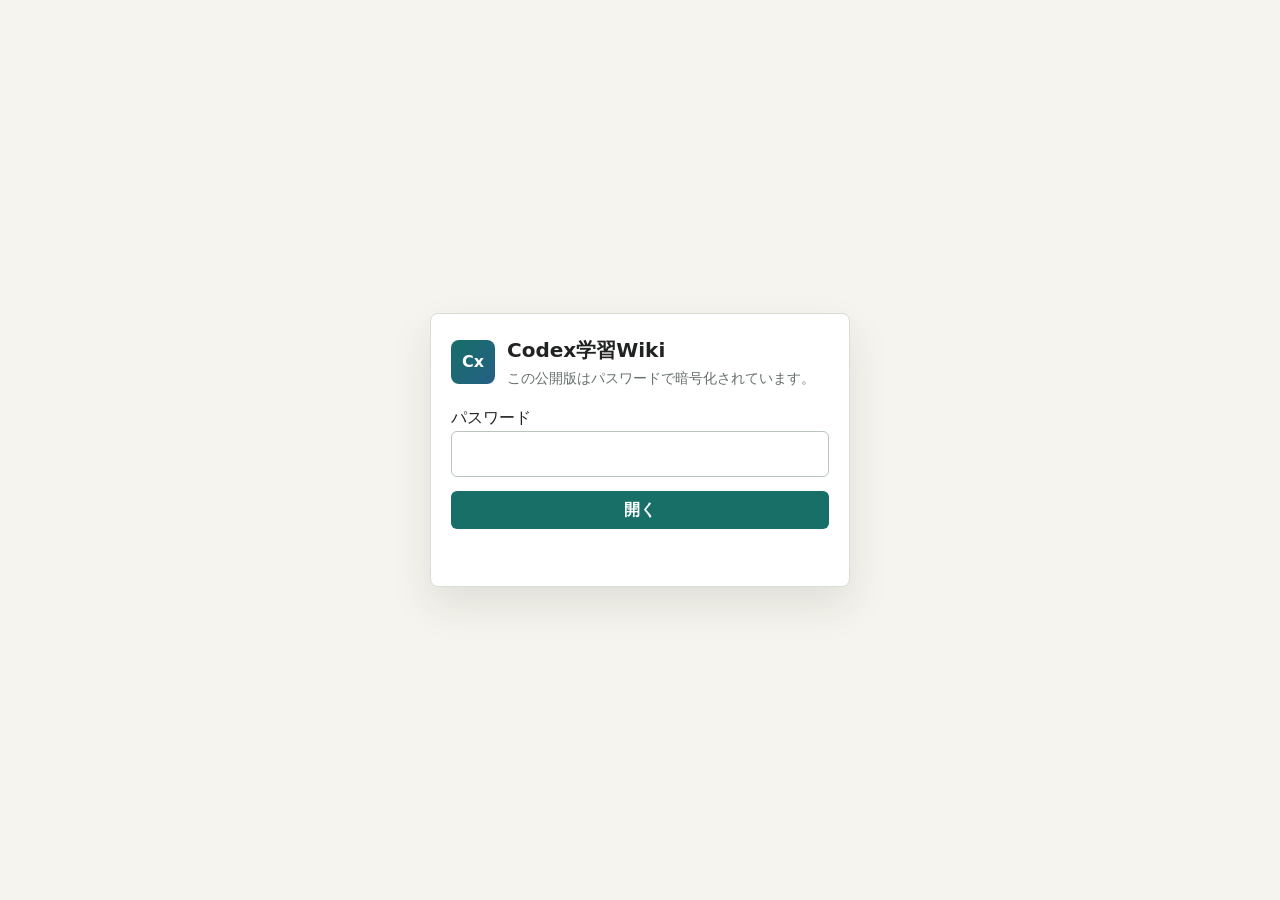
==== private_index.html @ 5fb57c43 "Initial commit" ====
<!doctype html>
<html lang="ja">
  <head>
    <meta charset="utf-8" />
    <meta name="viewport" content="width=device-width, initial-scale=1" />
    <title>Codex学習Wiki</title>
    <link rel="stylesheet" href="styles.css" />
    <style>
      .shell.is-locked {
        display: none;
      }

      .lock-screen {
        min-height: 100vh;
        display: grid;
        place-items: center;
        padding: 20px;
        background: var(--bg);
      }

      .lock-card {
        width: min(420px, 100%);
        background: #fff;
        border: 1px solid var(--line);
        border-radius: var(--radius);
        box-shadow: var(--shadow);
        padding: 20px;
        display: grid;
        gap: 14px;
      }

      .lock-card h1 {
        font-size: 1.25rem;
      }

      .lock-error {
        color: var(--red);
        font-weight: 800;
        min-height: 1.4em;
      }
    </style>
  </head>
  <body>
    <section class="lock-screen" id="lockScreen">
      <form class="lock-card" id="unlockForm">
        <div class="brand">
          <div class="brand-mark" aria-hidden="true">Cx</div>
          <div>
            <h1>Codex学習Wiki</h1>
            <p class="muted small">この公開版はパスワードで暗号化されています。</p>
          </div>
        </div>
        <label class="field">
          <span>パスワード</span>
          <input id="unlockPassword" type="password" autocomplete="current-password" />
        </label>
        <button class="primary-button" type="submit">開く</button>
        <p class="lock-error" id="unlockError" role="alert"></p>
      </form>
    </section>

    <div class="shell is-locked" id="appShell">
      <header class="topbar">
        <div class="brand">
          <div class="brand-mark" aria-hidden="true">Cx</div>
          <div>
            <h1>Codex学習Wiki</h1>
            <p>APIなし。範囲選択からCodex生成依頼を作り、文書をつないで学ぶ。</p>
          </div>
        </div>

        <form class="topic-form" id="topicForm">
          <label class="sr-only" for="topicInput">題材</label>
          <input id="topicInput" type="text" value="CFD" autocomplete="off" />
          <button class="primary-button" type="submit">開く / 依頼</button>
        </form>
      </header>

      <main class="layout">
        <aside class="sidebar" aria-label="文書一覧">
          <section class="panel guide-panel">
            <div class="panel-heading">
              <h2>Codex生成</h2>
              <span class="status-pill ready">暗号化</span>
            </div>
            <p class="muted small">
              この公開版では文書データが暗号化されています。編集・文書追加はPC側の元ファイルで行い、再ビルドしてください。
            </p>
          </section>

          <section class="panel">
            <div class="panel-heading">
              <h2>文書</h2>
              <button class="icon-button" id="newButton" type="button" title="題材入力へ" aria-label="題材入力へ">＋</button>
            </div>
            <input id="searchInput" type="search" placeholder="文書を検索" />
            <div class="doc-list" id="docList"></div>
          </section>

          <section class="panel">
            <div class="panel-heading">
              <h2>概念リンク</h2>
              <span class="count" id="conceptCount">0</span>
            </div>
            <div class="concept-list" id="conceptList"></div>
          </section>
        </aside>

        <section class="reader" aria-label="本文">
          <div class="reader-toolbar">
            <div>
              <div class="breadcrumb" id="breadcrumb"></div>
              <h2 id="docTitle">文書を読み込み中</h2>
              <p id="docSummary"></p>
            </div>
            <div class="reader-actions">
              <button class="secondary-button" id="requestDocButton" type="button">この文書を深掘り</button>
              <button class="secondary-button" id="exportButton" type="button">書き出し</button>
            </div>
          </div>

          <div class="notice" id="notice" hidden></div>

          <section class="request-panel" id="requestPanel" hidden>
            <div class="request-callout" id="requestCallout" role="status" aria-live="polite">
              生成依頼を作成しました。このチャットで「生成して」と送るとCodexが文書を追加できます。
            </div>
            <div class="request-header">
              <div>
                <span class="eyebrow">Codex Request</span>
                <h3 id="requestTitle">生成依頼</h3>
                <p id="requestMeta"></p>
              </div>
              <button class="icon-button" id="closeRequestButton" type="button" title="閉じる" aria-label="閉じる">×</button>
            </div>
            <textarea id="requestPrompt" rows="8" readonly></textarea>
            <div class="button-row">
              <button class="primary-button" id="copyRequestButton" type="button">依頼文をコピー</button>
              <button class="secondary-button" id="copyHashButton" type="button">URL依頼をコピー</button>
            </div>
            <p class="copy-status" id="copyStatus" role="status" aria-live="polite"></p>
          </section>

          <article class="document" id="documentBody"></article>

          <section class="element-section" id="elementSection">
            <div class="section-heading">
              <h3>この解説を理解するための細かい要素</h3>
              <p>文書ありなら開きます。未生成の要素はCodex生成依頼を作ります。</p>
            </div>
            <div class="element-list" id="elementList"></div>
          </section>
        </section>

        <aside class="inspector" aria-label="文書情報">
          <section class="panel">
            <h2>現在の文書</h2>
            <dl class="meta-list">
              <div>
                <dt>文書ID</dt>
                <dd id="metaId">-</dd>
              </div>
              <div>
                <dt>親文書</dt>
                <dd id="metaParents">-</dd>
              </div>
              <div>
                <dt>子文書</dt>
                <dd id="metaChildren">-</dd>
              </div>
              <div>
                <dt>更新</dt>
                <dd id="metaUpdated">-</dd>
              </div>
            </dl>
          </section>

          <section class="panel">
            <h2>範囲選択</h2>
            <p class="muted small">
              公開版でも生成依頼は作れます。文書追加はPC側の `data.js` をCodexで更新してから、暗号化ビルドを作り直します。
            </p>
          </section>

          <section class="panel">
            <h2>保存方式</h2>
            <p class="muted small">
              公開版の文書データは暗号化されています。元の平文データはPC側の `data.js` にあります。
            </p>
          </section>
        </aside>
      </main>
    </div>

    <script src="encrypted-data.js"></script>
    <script src="private-loader.js"></script>
  </body>
</html>
---- styles.css ----
:root {
  color-scheme: light;
  --bg: #f6f4ee;
  --surface: #ffffff;
  --surface-soft: #fbfaf6;
  --ink: #202321;
  --muted: #66706a;
  --line: #d9ded5;
  --line-strong: #b9c5ba;
  --accent: #176f68;
  --accent-dark: #0d514c;
  --blue: #255f85;
  --amber: #9b6717;
  --red: #a5483f;
  --green-soft: #e7f2ee;
  --shadow: 0 18px 42px rgba(33, 36, 31, 0.1);
  --radius: 8px;
}

* {
  box-sizing: border-box;
}

html,
body {
  margin: 0;
  min-height: 100%;
}

body {
  background: var(--bg);
  color: var(--ink);
  font-family:
    "Yu Gothic UI",
    "Hiragino Kaku Gothic ProN",
    Meiryo,
    system-ui,
    sans-serif;
  line-height: 1.65;
  overflow-x: hidden;
}

[hidden] {
  display: none !important;
}

button,
input,
textarea {
  font: inherit;
}

button {
  cursor: pointer;
}

code {
  background: #eef1eb;
  border: 1px solid var(--line);
  border-radius: 4px;
  padding: 1px 4px;
}

.shell {
  min-height: 100vh;
}

.topbar {
  min-height: 82px;
  display: grid;
  grid-template-columns: minmax(280px, 1fr) minmax(320px, 520px);
  gap: 20px;
  align-items: center;
  padding: 14px 22px;
  background: rgba(255, 255, 255, 0.94);
  border-bottom: 1px solid var(--line);
  position: sticky;
  top: 0;
  z-index: 10;
  backdrop-filter: blur(12px);
}

.brand {
  display: flex;
  gap: 12px;
  align-items: center;
  min-width: 0;
}

.brand > div:last-child {
  min-width: 0;
}

.brand-mark {
  width: 44px;
  height: 44px;
  border-radius: var(--radius);
  background: linear-gradient(135deg, var(--accent), var(--blue));
  color: #fff;
  display: grid;
  place-items: center;
  font-weight: 900;
  letter-spacing: 0;
  flex: 0 0 auto;
}

h1,
h2,
h3,
p {
  margin: 0;
}

h1 {
  font-size: 1.3rem;
  letter-spacing: 0;
}

.brand p,
.muted,
#docSummary,
.section-heading p,
.request-header p {
  color: var(--muted);
  overflow-wrap: anywhere;
}

.small {
  font-size: 0.88rem;
}

.topic-form {
  display: grid;
  grid-template-columns: minmax(0, 1fr) auto;
  gap: 10px;
}

input,
textarea {
  width: 100%;
  border: 1px solid var(--line-strong);
  border-radius: 6px;
  background: #fff;
  color: var(--ink);
  min-height: 40px;
  padding: 9px 11px;
  outline: none;
}

textarea {
  resize: vertical;
}

input:focus,
textarea:focus {
  border-color: var(--accent);
  box-shadow: 0 0 0 3px rgba(23, 111, 104, 0.14);
}

.primary-button,
.secondary-button,
.icon-button {
  border-radius: 6px;
  min-height: 38px;
  border: 1px solid transparent;
  display: inline-flex;
  align-items: center;
  justify-content: center;
  gap: 7px;
  font-weight: 800;
  white-space: nowrap;
}

.primary-button {
  background: var(--accent);
  color: #fff;
  padding: 0 16px;
}

.primary-button:hover {
  background: var(--accent-dark);
}

.secondary-button {
  background: #fff;
  color: var(--ink);
  border-color: var(--line-strong);
  padding: 0 12px;
}

.secondary-button:hover,
.icon-button:hover {
  color: var(--accent-dark);
  border-color: var(--accent);
}

.icon-button {
  width: 38px;
  padding: 0;
  background: #fff;
  color: var(--ink);
  border-color: var(--line);
}

.layout {
  display: grid;
  grid-template-columns: 300px minmax(460px, 1fr) 310px;
  gap: 16px;
  padding: 16px;
  min-height: calc(100vh - 82px);
}

.sidebar,
.inspector {
  display: flex;
  flex-direction: column;
  gap: 12px;
  min-width: 0;
}

.panel,
.reader {
  background: rgba(255, 255, 255, 0.95);
  border: 1px solid var(--line);
  border-radius: var(--radius);
  box-shadow: var(--shadow);
}

.panel {
  padding: 14px;
}

.panel-heading,
.section-heading,
.reader-toolbar,
.request-header {
  display: flex;
  justify-content: space-between;
  gap: 12px;
  align-items: flex-start;
}

.panel-heading {
  align-items: center;
  margin-bottom: 10px;
}

.panel h2,
.reader-toolbar h2,
.section-heading h3,
.request-header h3 {
  font-size: 1rem;
  letter-spacing: 0;
}

.status-pill,
.count,
.eyebrow {
  border: 1px solid var(--line-strong);
  border-radius: 999px;
  padding: 3px 8px;
  color: var(--muted);
  font-size: 0.75rem;
  font-weight: 900;
}

.status-pill.ready,
.tag.linked {
  color: var(--accent-dark);
  background: var(--green-soft);
  border-color: #9cc5bc;
}

.doc-list,
.concept-list {
  display: grid;
  gap: 8px;
  margin-top: 10px;
  max-height: 34vh;
  overflow: auto;
}

.doc-item,
.concept-item {
  border: 1px solid var(--line);
  border-radius: 6px;
  background: var(--surface-soft);
  padding: 10px;
  text-align: left;
  color: var(--ink);
  display: grid;
  gap: 3px;
}

.doc-item.is-active {
  border-color: var(--accent);
  box-shadow: inset 3px 0 0 var(--accent);
  background: #fff;
}

.doc-item strong,
.concept-item strong {
  overflow-wrap: anywhere;
  font-size: 0.92rem;
}

.doc-item span,
.concept-item span {
  color: var(--muted);
  font-size: 0.8rem;
}

.reader {
  min-width: 0;
  overflow: hidden;
}

.reader-toolbar {
  padding: 18px;
  border-bottom: 1px solid var(--line);
  align-items: center;
}

.reader-toolbar > div:first-child {
  min-width: 0;
}

#docTitle {
  font-size: clamp(1.35rem, 1rem + 1vw, 2rem);
  line-height: 1.28;
  overflow-wrap: anywhere;
}

#docSummary {
  margin-top: 6px;
  font-size: 0.95rem;
}

.breadcrumb {
  color: var(--muted);
  font-size: 0.82rem;
  margin-bottom: 4px;
  min-height: 1.4em;
  overflow-wrap: anywhere;
}

.reader-actions,
.button-row {
  display: flex;
  gap: 8px;
  flex-wrap: wrap;
}

.notice {
  margin: 16px 18px 0;
  border: 1px solid #e1c48d;
  background: #fff8e7;
  color: #6a4812;
  border-radius: 6px;
  padding: 10px 12px;
  font-size: 0.92rem;
}

.request-panel {
  margin: 18px;
  padding: 14px;
  border: 1px solid #a8c9c1;
  background: #eef8f5;
  border-radius: var(--radius);
  display: grid;
  gap: 12px;
  scroll-margin-top: 96px;
  transition:
    border-color 0.2s ease,
    box-shadow 0.2s ease,
    background-color 0.2s ease;
}

.request-panel.is-fresh {
  border-color: var(--accent);
  background: #e4f5f1;
  box-shadow: 0 0 0 4px rgba(23, 111, 104, 0.16), var(--shadow);
}

.request-callout {
  border: 1px solid #9cc5bc;
  background: #ffffff;
  color: var(--accent-dark);
  border-radius: 6px;
  padding: 9px 11px;
  font-weight: 800;
  font-size: 0.92rem;
}

.request-panel textarea {
  min-height: 190px;
  font-family:
    "Cascadia Mono",
    Consolas,
    monospace;
  font-size: 0.86rem;
  background: #fff;
}

.copy-status {
  min-height: 1.45em;
  color: var(--muted);
  font-size: 0.9rem;
  font-weight: 800;
}

.copy-status.is-success {
  color: var(--accent-dark);
}

.copy-status.is-manual {
  color: var(--amber);
}

.primary-button.is-copied,
.secondary-button.is-copied {
  background: var(--accent);
  border-color: var(--accent);
  color: #fff;
}

.primary-button.is-manual,
.secondary-button.is-manual {
  background: #fff8e7;
  border-color: #e1c48d;
  color: #6a4812;
}

.document {
  padding: 24px 30px 8px;
  max-width: 900px;
  user-select: text;
}

.document h2 {
  font-size: 1.25rem;
  margin: 1.2em 0 0.35em;
}

.document h3 {
  font-size: 1.05rem;
  margin: 1.1em 0 0.3em;
}

.document p {
  margin: 0.75em 0;
}

.document ul,
.document ol {
  margin: 0.55em 0 0.85em;
  padding-left: 1.35em;
}

.document li {
  margin: 0.25em 0;
}

.inline-doc-link {
  border: 0;
  border-radius: 4px;
  background: #e7f2ee;
  color: var(--accent-dark);
  padding: 0 3px;
  margin: 0 1px;
  min-height: 0;
  font: inherit;
  font-weight: 800;
  text-decoration: underline;
  text-underline-offset: 3px;
  white-space: normal;
}

.inline-doc-link:hover {
  background: #d5e9e3;
}

.element-section {
  padding: 18px 30px 30px;
  border-top: 1px solid var(--line);
  margin-top: 10px;
}

.element-list {
  display: grid;
  grid-template-columns: repeat(auto-fit, minmax(230px, 1fr));
  gap: 10px;
  margin-top: 14px;
}

.element-button {
  border: 1px solid var(--line);
  border-radius: var(--radius);
  background: #fff;
  padding: 12px;
  min-height: 104px;
  text-align: left;
  display: grid;
  gap: 6px;
  color: var(--ink);
}

.element-button:hover {
  border-color: var(--accent);
  box-shadow: inset 3px 0 0 var(--accent);
}

.element-button strong {
  overflow-wrap: anywhere;
}

.element-button span {
  color: var(--muted);
  font-size: 0.84rem;
}

.element-meta {
  display: flex;
  gap: 6px;
  flex-wrap: wrap;
}

.tag {
  width: max-content;
  border: 1px solid transparent;
  border-radius: 999px;
  background: #f2eee5;
  color: #73500d;
  padding: 2px 7px;
  font-size: 0.73rem;
  font-weight: 900;
}

.meta-list {
  margin: 10px 0 0;
  display: grid;
  gap: 10px;
}

.meta-list div {
  display: grid;
  gap: 2px;
}

.meta-list dt {
  color: var(--muted);
  font-size: 0.78rem;
  font-weight: 900;
}

.meta-list dd {
  margin: 0;
  overflow-wrap: anywhere;
  font-size: 0.9rem;
}

.sr-only {
  position: absolute;
  width: 1px !important;
  height: 1px;
  padding: 0;
  margin: -1px;
  overflow: hidden;
  clip: rect(0, 0, 0, 0);
  white-space: nowrap;
  border: 0;
}

@media (max-width: 1180px) {
  .layout {
    grid-template-columns: 280px minmax(420px, 1fr);
  }

  .inspector {
    grid-column: 1 / -1;
    display: grid;
    grid-template-columns: repeat(3, minmax(0, 1fr));
  }
}

@media (max-width: 820px) {
  .topbar,
  .topic-form,
  .layout {
    grid-template-columns: 1fr;
  }

  .topbar {
    position: static;
    padding: 16px;
  }

  .layout {
    padding: 10px;
  }

  .reader {
    order: 1;
  }

  .sidebar {
    order: 2;
  }

  .inspector {
    order: 3;
    display: flex;
  }

  .reader-toolbar,
  .section-heading,
  .request-header {
    flex-direction: column;
  }

  .reader-actions,
  .reader-actions > *,
  .button-row > *,
  .topic-form > * {
    width: 100%;
  }

  .document,
  .element-section {
    padding-left: 18px;
    padding-right: 18px;
  }
}
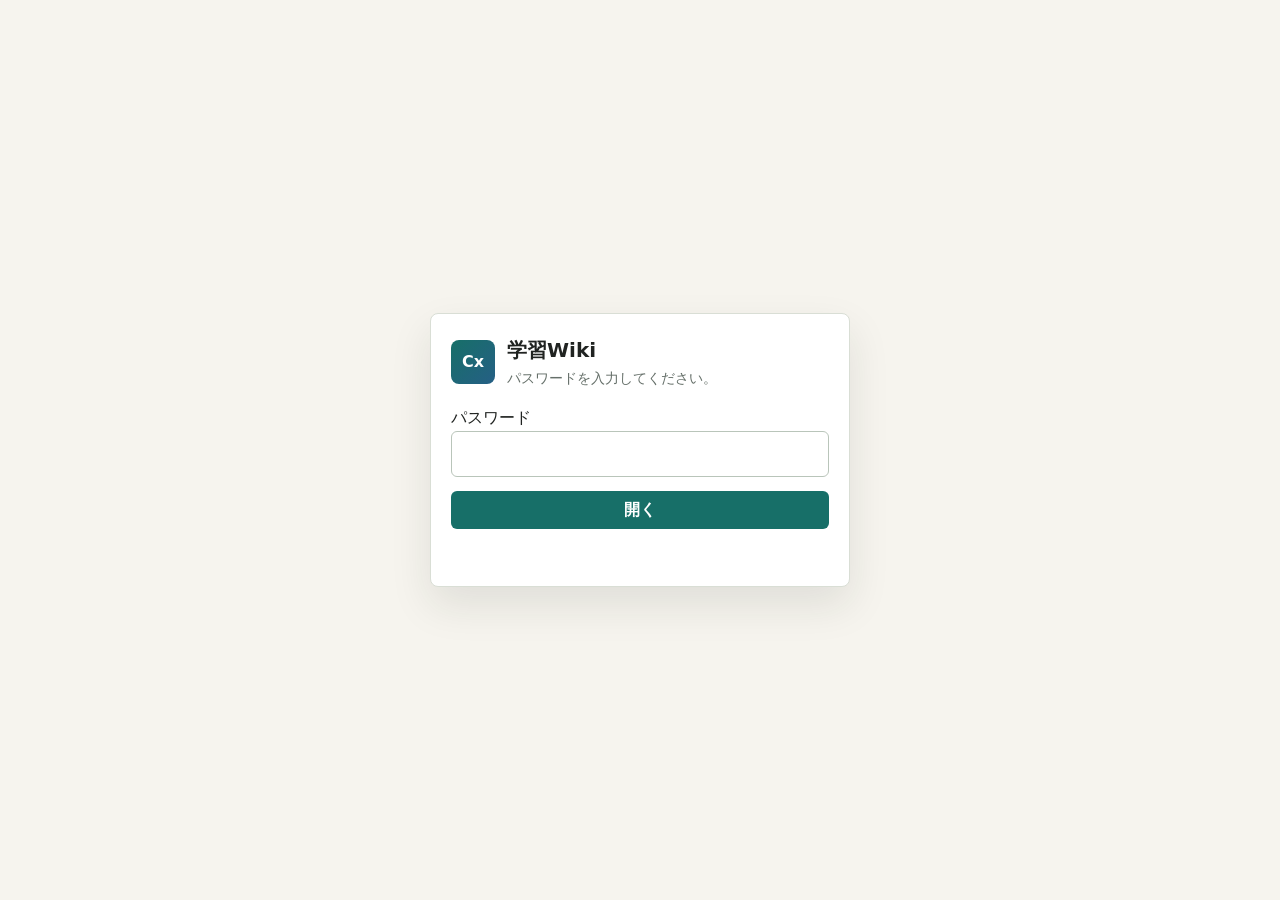
==== commit 3b1574c8: "まとめて生成依頼機能追加" ====
--- a/private_index.html
+++ b/private_index.html
@@ -3,7 +3,7 @@
   <head>
     <meta charset="utf-8" />
     <meta name="viewport" content="width=device-width, initial-scale=1" />
-    <title>Codex学習Wiki</title>
+    <title>学習Wiki</title>
     <link rel="stylesheet" href="styles.css" />
     <style>
       .shell.is-locked {
@@ -46,8 +46,8 @@
         <div class="brand">
           <div class="brand-mark" aria-hidden="true">Cx</div>
           <div>
-            <h1>Codex学習Wiki</h1>
-            <p class="muted small">この公開版はパスワードで暗号化されています。</p>
+            <h1>学習Wiki</h1>
+            <p class="muted small">パスワードを入力してください。</p>
           </div>
         </div>
         <label class="field">
@@ -64,30 +64,20 @@
         <div class="brand">
           <div class="brand-mark" aria-hidden="true">Cx</div>
           <div>
-            <h1>Codex学習Wiki</h1>
-            <p>APIなし。範囲選択からCodex生成依頼を作り、文書をつないで学ぶ。</p>
+            <h1>学習Wiki</h1>
+            <p>題材を分解し、必要な要素へ進みながら理解を深める。</p>
           </div>
         </div>
 
         <form class="topic-form" id="topicForm">
           <label class="sr-only" for="topicInput">題材</label>
           <input id="topicInput" type="text" value="CFD" autocomplete="off" />
-          <button class="primary-button" type="submit">開く / 依頼</button>
+          <button class="primary-button" type="submit">開く</button>
         </form>
       </header>
 
       <main class="layout">
         <aside class="sidebar" aria-label="文書一覧">
-          <section class="panel guide-panel">
-            <div class="panel-heading">
-              <h2>Codex生成</h2>
-              <span class="status-pill ready">暗号化</span>
-            </div>
-            <p class="muted small">
-              この公開版では文書データが暗号化されています。編集・文書追加はPC側の元ファイルで行い、再ビルドしてください。
-            </p>
-          </section>
-
           <section class="panel">
             <div class="panel-heading">
               <h2>文書</h2>
@@ -123,11 +113,11 @@
 
           <section class="request-panel" id="requestPanel" hidden>
             <div class="request-callout" id="requestCallout" role="status" aria-live="polite">
-              生成依頼を作成しました。このチャットで「生成して」と送るとCodexが文書を追加できます。
+              生成依頼を作成しました。
             </div>
             <div class="request-header">
               <div>
-                <span class="eyebrow">Codex Request</span>
+                <span class="eyebrow">Request</span>
                 <h3 id="requestTitle">生成依頼</h3>
                 <p id="requestMeta"></p>
               </div>
@@ -145,8 +135,15 @@
 
           <section class="element-section" id="elementSection">
             <div class="section-heading">
-              <h3>この解説を理解するための細かい要素</h3>
-              <p>文書ありなら開きます。未生成の要素はCodex生成依頼を作ります。</p>
+              <div>
+                <h3>この解説を理解するための細かい要素</h3>
+                <p>文書ありなら開きます。未作成の要素は深掘り候補になります。</p>
+              </div>
+              <div class="bulk-actions" id="bulkActions">
+                <span id="bulkSelectionCount">0件選択中</span>
+                <button class="secondary-button" id="clearElementSelectionButton" type="button">解除</button>
+                <button class="primary-button" id="bulkRequestButton" type="button">まとめて生成依頼</button>
+              </div>
             </div>
             <div class="element-list" id="elementList"></div>
           </section>
@@ -175,19 +172,6 @@
             </dl>
           </section>
 
-          <section class="panel">
-            <h2>範囲選択</h2>
-            <p class="muted small">
-              公開版でも生成依頼は作れます。文書追加はPC側の `data.js` をCodexで更新してから、暗号化ビルドを作り直します。
-            </p>
-          </section>
-
-          <section class="panel">
-            <h2>保存方式</h2>
-            <p class="muted small">
-              公開版の文書データは暗号化されています。元の平文データはPC側の `data.js` にあります。
-            </p>
-          </section>
         </aside>
       </main>
     </div>
--- a/styles.css
+++ b/styles.css
@@ -240,6 +240,10 @@
   align-items: flex-start;
 }
 
+.section-heading {
+  flex-wrap: wrap;
+}
+
 .panel-heading {
   align-items: center;
   margin-bottom: 10px;
@@ -271,13 +275,77 @@
   border-color: #9cc5bc;
 }
 
+button:disabled {
+  opacity: 0.52;
+  cursor: not-allowed;
+}
+
+.bulk-actions {
+  display: flex;
+  align-items: center;
+  gap: 8px;
+  flex-wrap: wrap;
+  justify-content: flex-end;
+}
+
+.bulk-actions span {
+  color: var(--muted);
+  font-size: 0.82rem;
+  font-weight: 900;
+}
+
 .doc-list,
 .concept-list {
   display: grid;
-  gap: 8px;
+  gap: 7px;
   margin-top: 10px;
   max-height: 34vh;
   overflow: auto;
+}
+
+.doc-tree-row {
+  --depth: 0;
+  position: relative;
+  padding-left: calc(var(--depth) * 18px);
+  display: grid;
+  grid-template-columns: 28px minmax(0, 1fr);
+  align-items: stretch;
+  gap: 6px;
+}
+
+.doc-tree-row.is-child::before {
+  content: "";
+  position: absolute;
+  left: calc((var(--depth) * 18px) - 10px);
+  top: -7px;
+  width: 12px;
+  height: 22px;
+  border-left: 1px solid var(--line-strong);
+  border-bottom: 1px solid var(--line-strong);
+  border-radius: 0 0 0 5px;
+}
+
+.doc-tree-toggle {
+  width: 28px;
+  min-height: 100%;
+  border: 1px solid var(--line);
+  border-radius: 6px;
+  background: #fff;
+  color: var(--accent-dark);
+  font-weight: 900;
+  line-height: 1;
+  cursor: pointer;
+}
+
+.doc-tree-toggle:disabled {
+  border-color: transparent;
+  background: transparent;
+  cursor: default;
+}
+
+.doc-tree-row.is-collapsed .doc-tree-toggle {
+  background: var(--green-soft);
+  border-color: #9cc5bc;
 }
 
 .doc-item,
@@ -292,10 +360,40 @@
   gap: 3px;
 }
 
+.doc-tree-row .doc-item {
+  width: 100%;
+  position: relative;
+}
+
 .doc-item.is-active {
   border-color: var(--accent);
   box-shadow: inset 3px 0 0 var(--accent);
   background: #fff;
+}
+
+.doc-item.is-context {
+  background: #fbfaf7;
+  opacity: 0.82;
+}
+
+.doc-node-title {
+  display: flex;
+  align-items: center;
+  gap: 7px;
+  min-width: 0;
+}
+
+.doc-node-badge {
+  flex: 0 0 auto;
+  min-width: 38px;
+  border: 1px solid var(--line-strong);
+  border-radius: 999px;
+  padding: 2px 7px;
+  color: var(--accent-dark);
+  background: #fff;
+  font-size: 0.72rem;
+  font-weight: 900;
+  text-align: center;
 }
 
 .doc-item strong,
@@ -304,10 +402,52 @@
   font-size: 0.92rem;
 }
 
-.doc-item span,
+.doc-node-meta,
 .concept-item span {
   color: var(--muted);
   font-size: 0.8rem;
+}
+
+.selection-menu {
+  position: fixed;
+  z-index: 40;
+  width: min(280px, calc(100vw - 20px));
+  padding: 10px;
+  border: 1px solid var(--line-strong);
+  border-radius: 8px;
+  background: #fff;
+  box-shadow: var(--shadow);
+  display: grid;
+  gap: 8px;
+}
+
+.selection-menu p {
+  margin: 0;
+  color: var(--muted);
+  font-size: 0.82rem;
+  font-weight: 800;
+  overflow-wrap: anywhere;
+}
+
+.selection-menu-actions {
+  display: grid;
+  grid-template-columns: 1fr 1fr;
+  gap: 8px;
+}
+
+.selection-menu button {
+  border: 1px solid var(--line);
+  border-radius: 6px;
+  background: var(--surface-soft);
+  padding: 8px;
+  color: var(--ink);
+  font-weight: 900;
+  cursor: pointer;
+}
+
+.selection-menu button:hover {
+  border-color: var(--accent);
+  background: #fff;
 }
 
 .reader {
@@ -493,6 +633,47 @@
   margin-top: 14px;
 }
 
+.element-card {
+  min-width: 0;
+  display: grid;
+  gap: 7px;
+}
+
+.element-card.is-selected .element-button {
+  border-color: var(--accent);
+  box-shadow: inset 3px 0 0 var(--accent);
+}
+
+.element-select {
+  width: max-content;
+  max-width: 100%;
+  display: inline-flex;
+  align-items: center;
+  gap: 6px;
+  border: 1px solid var(--line);
+  border-radius: 999px;
+  background: #fff;
+  padding: 4px 8px;
+  color: var(--muted);
+  font-size: 0.78rem;
+  font-weight: 900;
+}
+
+.element-select input {
+  margin: 0;
+  accent-color: var(--accent);
+}
+
+.element-select:has(input:checked) {
+  color: var(--accent-dark);
+  background: var(--green-soft);
+  border-color: #9cc5bc;
+}
+
+.element-select:has(input:disabled) {
+  opacity: 0.55;
+}
+
 .element-button {
   border: 1px solid var(--line);
   border-radius: var(--radius);
